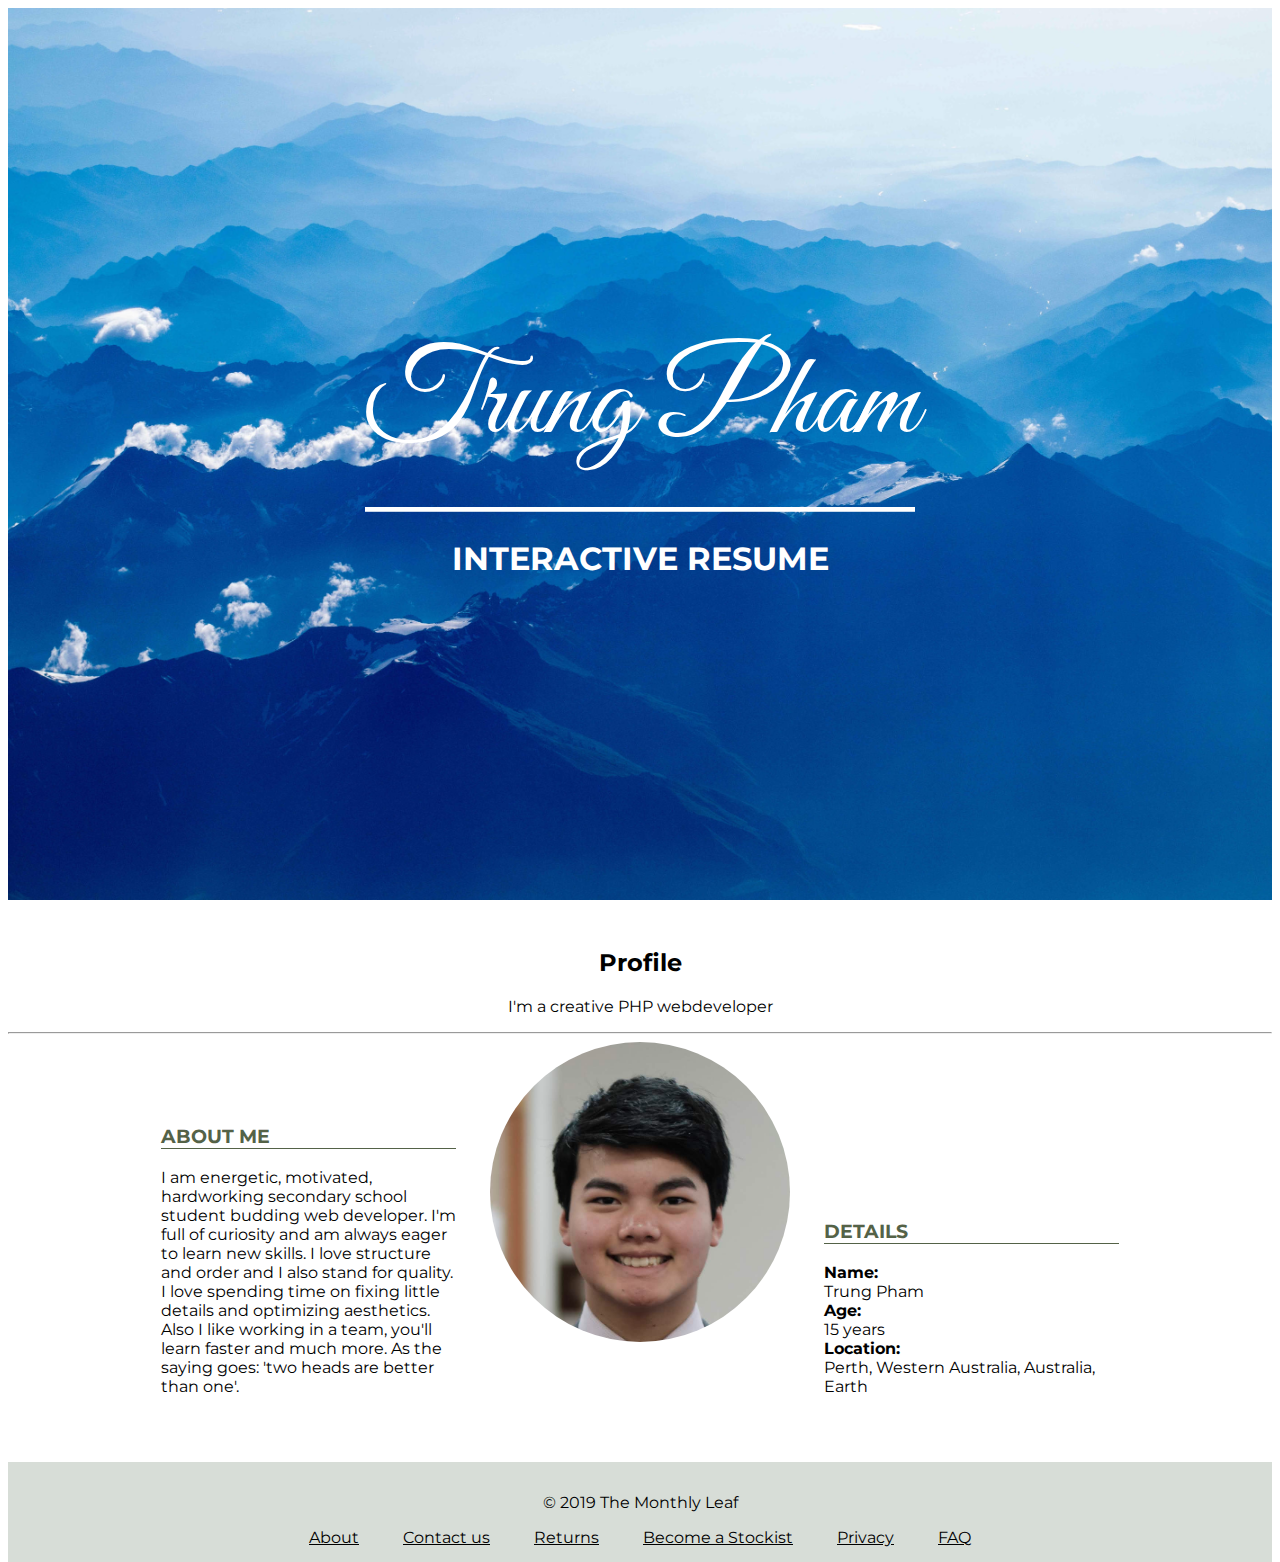
==== index.html @ 60ef0937 "Update index.html" ====
<!DOCTYPE html>

<head>
	<title>Trung Pham</title>
	<link rel="stylesheet" href="https://use.fontawesome.com/releases/v5.6.1/css/all.css">
	<link href="main.css" rel="stylesheet" type="text/css">
	<link href="ani.css" rel="stylesheet" type="text/css">
</head>

<body>
	<section class="header">
		<div class="headertext">
			<h1 class="tracking-in-expand">Trung Pham</h1>
			<div class="line-tracking-in-expand">___________</div>
			<h2 class="scale-up-ver-top">INTERACTIVE RESUME</h2>
		</div>
	</section>
	<div class="main">
		<div class="centring">
			<section>
				<h2>Profile</h2>
				<p class="lead">I'm a creative PHP webdeveloper</p>
				<hr>
			<div class="collection">
				<h3>About me</h3>
				<p>
					I am energetic, motivated, hardworking secondary school student budding web developer. 
					I'm full of curiosity and am always eager to learn new skills. I love structure and order and I also stand for quality. 
					I love spending time on fixing little details and optimizing aesthetics. 
					Also I like working in a team, you'll learn faster and much more. As the saying goes: 'two heads are better than one'.
				</p>
			</div>
			<div class="collection circular--landscape">
				<img src="profilepic2.jpg"/>
			</div>
			<div class="collection">
				<h3>Details</h3>
				<p>
				<strong>Name:</strong><br>
				Trung Pham<br>
				<strong>Age:</strong><br>
				15 years<br>
				<strong>Location:</strong><br>
				Perth, Western Australia, Australia, Earth
				</p>
			</div>
		</section>
	</div>
	</div>
	<footer>
		<p>&copy; 2019 The Monthly Leaf</p> <a href="#">About</a>  <a href="#">Contact us</a>
		<a href="#">Returns</a>
		<a href="#">Become a Stockist</a>
		<a href="#">Privacy</a>
		<a href="#">FAQ</a>
	</footer>
</body>
---- main.css ----
@import url('https://fonts.googleapis.com/css?family=Great+Vibes|Montserrat&display=swap');
  
* {box-sizing: border-box;}

html {
	height: 100%;
	text-align: center;
	font-family: 'Montserrat', sans-serif;
}

.header {
  background-image: url(headerblue2.jpg);
  background-attachment: fixed;
  background-repeat: no-repeat;
  background-size: cover;
  background-position: center 28%;
  color: white;
  text-align: center;
  height: 100vh;
}

.headertext {
	position: absolute;
	top: 50%;
	left: 50%;
	transform: translate(-50%,-50%);
}

h1 {
  font-size: 120px;
	margin: 0;
	line-height: 1.5;
	font-family: 'Great Vibes', cursive;
	font-weight: normal;
}

.minispace {
  font-size:20px;
}

.main {
  padding-top: 20px;
}

.collection {
  width: 295px;
  display: inline-block;
  margin: 0 15px 50px;
  text-align: left;
}

  .collection > h3 {
    color: rgb(84, 98, 71);
    font-family: 'Montserrat', sans-serif;
    text-transform: uppercase;
    margin-top: 0;
    border-bottom: 1px solid rgb(84, 98, 71);
  }

  .collection > img {
    width: 100%;
  }

.collection > a {
  background-color: rgb(84, 98, 71);
  color: white;
  display: block;
  font-weight: bold;
  text-decoration: none;
  text-align: center;
  padding: 10px;
  border-radius: 5px;
}

.centring {
  margin-left: auto;
  margin-right: auto;
  text-align: center;
}

footer {
  background-color: rgb(215, 221, 215);
  text-align: center;
  padding: 15px;
}

footer > a {
  color: black;
  margin: 0px 20px;
}

.circular--landscape {
  display: inline-block;
  position: relative;
  width: 300px;
  height: 300px;
  overflow: hidden;
  border-radius: 50%;
}

.circular--landscape img {
  width: auto;
  height: 400%;
  margin-left: -1267px;
  margin-top: -100px;
}
---- ani.css ----
.tracking-in-expand {
	animation: tracking-in-expand 2s cubic-bezier(0.215, 0.610, 0.355, 1.000) 1s both;
}

@keyframes tracking-in-expand {
  0% {
    letter-spacing: -0.5em;
    opacity: 0;
  }
  40% {
    opacity: 0.6;
  }
  100% {
    opacity: 1;
  }
}

.line-tracking-in-expand {
	animation: tracking-in-expand 1s cubic-bezier(0.215, 0.610, 0.355, 1.000) 2.5s both;
	font-weight: normal;
	font-size: 100px;
	margin-top: -85px;
}

@keyframes line-tracking-in-expand {
  0% {
    letter-spacing: -0.5em;
    opacity: 0;
  }
  40% {
    opacity: 0.6;
  }
  100% {
    opacity: 1;
  }
}

.scale-up-ver-top {
        animation: scale-up-ver-top 0.8s cubic-bezier(0.390, 0.575, 0.565, 1.000) 3.5s both;
	font-size: 2em;
	line-height: 0;
}

@keyframes scale-up-ver-top {
  0% {
            transform: scaleY(0.4);
            transform-origin: 100% 0%;
			opacity: 0;
  }
  100% {
            transform: scaleY(1);
            transform-origin: 100% 0%;
			opacity: 1;
  }
}
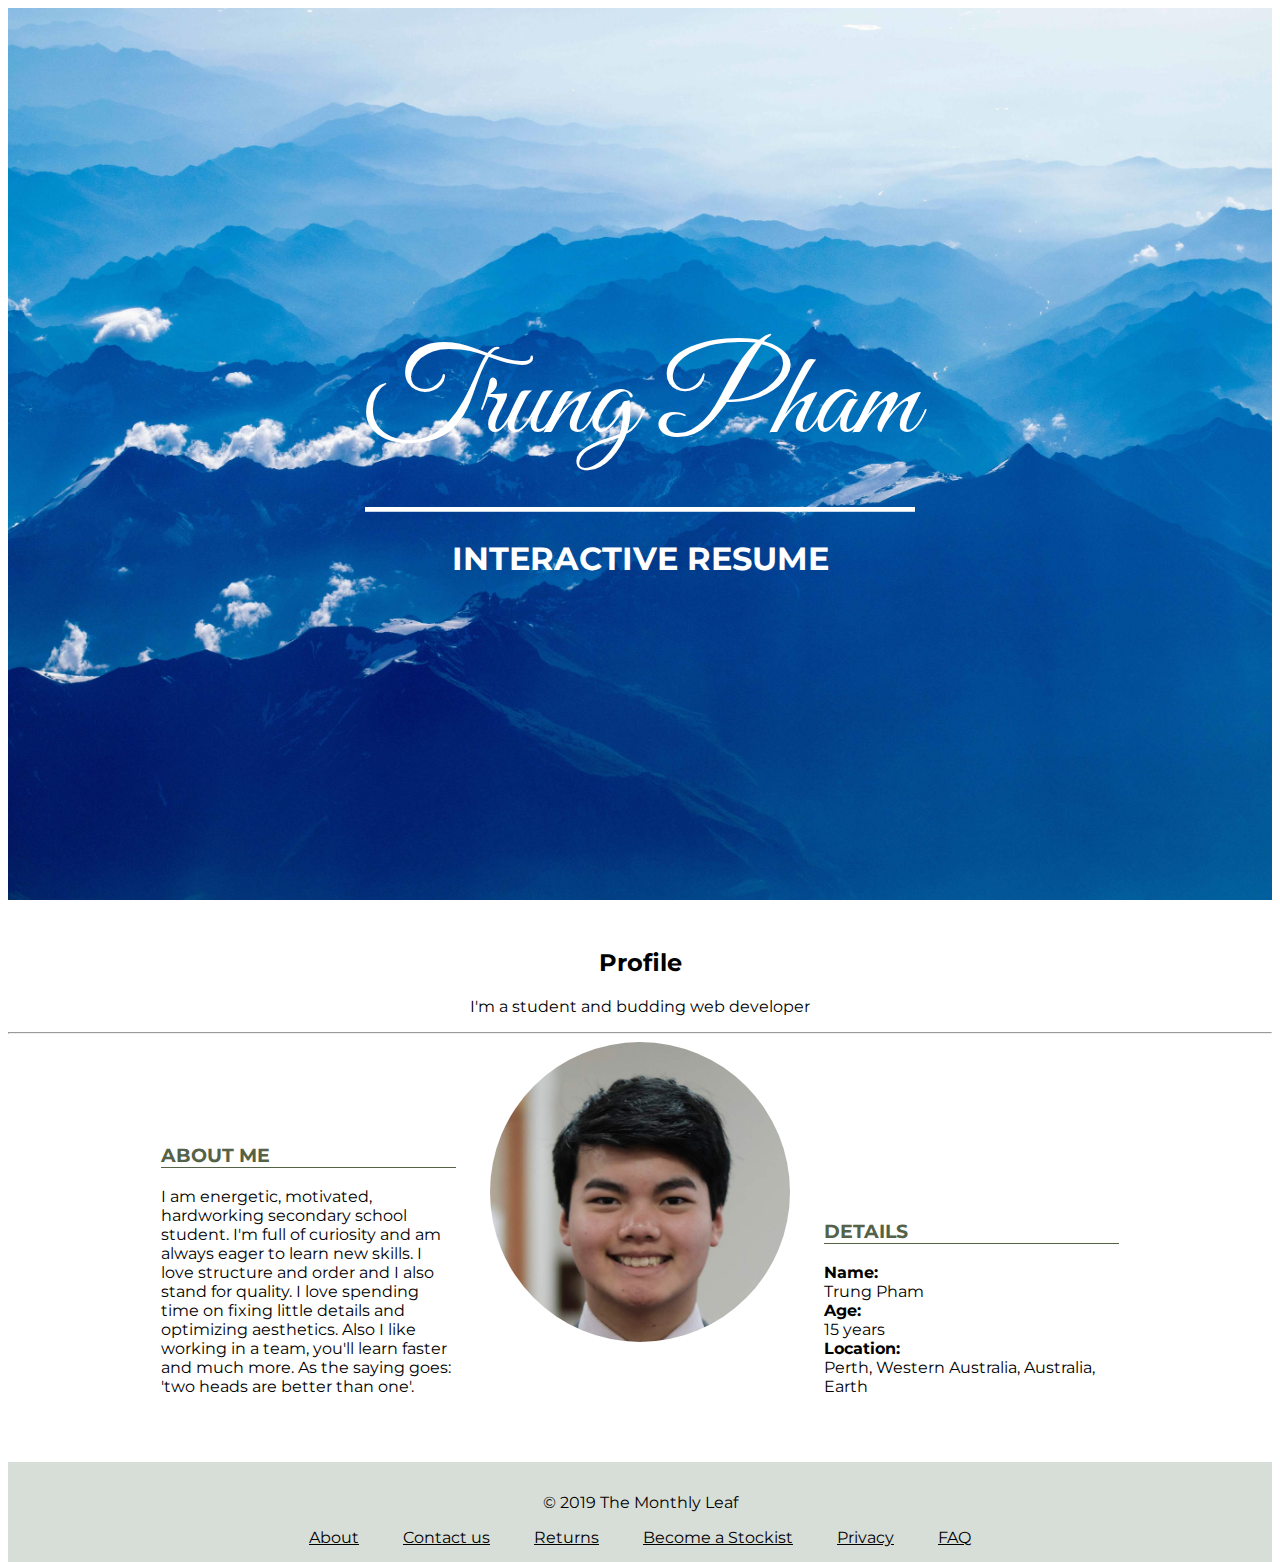
==== commit d67c98e9: "Update index.html" ====
--- a/index.html
+++ b/index.html
@@ -19,12 +19,12 @@
 		<div class="centring">
 			<section>
 				<h2>Profile</h2>
-				<p class="lead">I'm a creative PHP webdeveloper</p>
+				<p class="lead">I'm a student and budding web developer</p>
 				<hr>
 			<div class="collection">
 				<h3>About me</h3>
 				<p>
-					I am energetic, motivated, hardworking secondary school student budding web developer. 
+					I am energetic, motivated, hardworking secondary school student. 
 					I'm full of curiosity and am always eager to learn new skills. I love structure and order and I also stand for quality. 
 					I love spending time on fixing little details and optimizing aesthetics. 
 					Also I like working in a team, you'll learn faster and much more. As the saying goes: 'two heads are better than one'.
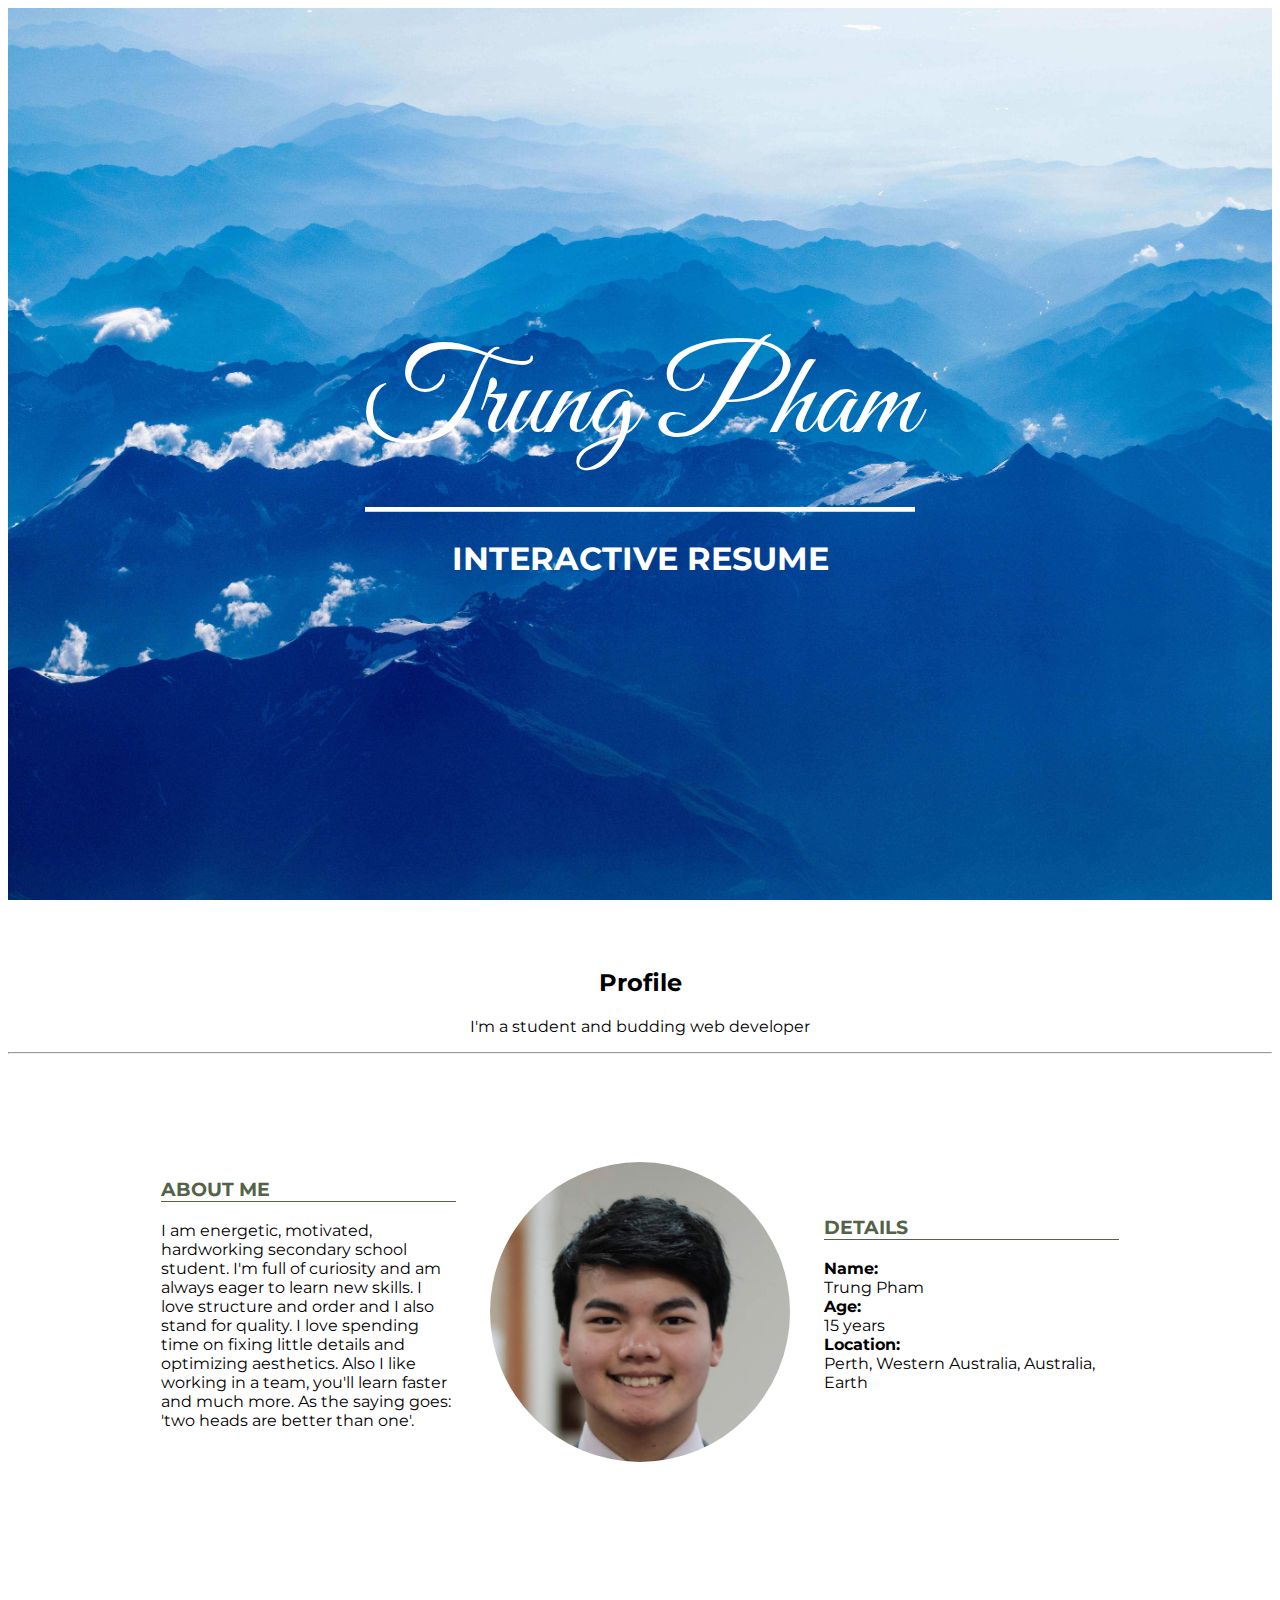
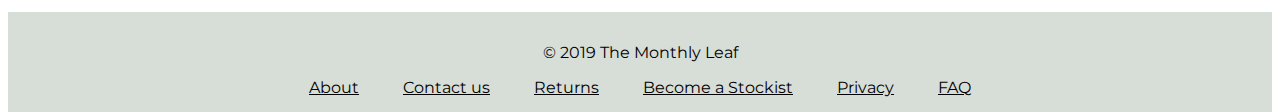
==== commit 2ddf6bf1: "Update index.html" ====
--- a/index.html
+++ b/index.html
@@ -18,10 +18,12 @@
 	<div class="main">
 		<div class="centring">
 			<section>
+				<div class="main">
 				<h2>Profile</h2>
 				<p class="lead">I'm a student and budding web developer</p>
 				<hr>
-			<div class="collection">
+			<div class="pad100">		
+			<div class=" recenter collection">
 				<h3>About me</h3>
 				<p>
 					I am energetic, motivated, hardworking secondary school student. 
@@ -30,10 +32,10 @@
 					Also I like working in a team, you'll learn faster and much more. As the saying goes: 'two heads are better than one'.
 				</p>
 			</div>
-			<div class="collection circular--landscape">
+			<div class="recenter collection circular--landscape">
 				<img src="profilepic2.jpg"/>
 			</div>
-			<div class="collection">
+			<div class="recenter collection">
 				<h3>Details</h3>
 				<p>
 				<strong>Name:</strong><br>
@@ -44,6 +46,7 @@
 				Perth, Western Australia, Australia, Earth
 				</p>
 			</div>
+			</div>	
 		</section>
 	</div>
 	</div>
--- a/main.css
+++ b/main.css
@@ -9,7 +9,7 @@
 }
 
 .header {
-  background-image: url(headerblue2.jpg);
+  background-image: url(headerblue3.jpg);
   background-attachment: fixed;
   background-repeat: no-repeat;
   background-size: cover;
@@ -104,3 +104,16 @@
   margin-left: -1267px;
   margin-top: -100px;
 }
+
+
+.recenter {
+	vertical-align: middle;
+}
+
+.pad100 {
+	padding: 100px;
+}
+
+.minispace {
+  font-size:20px;
+}
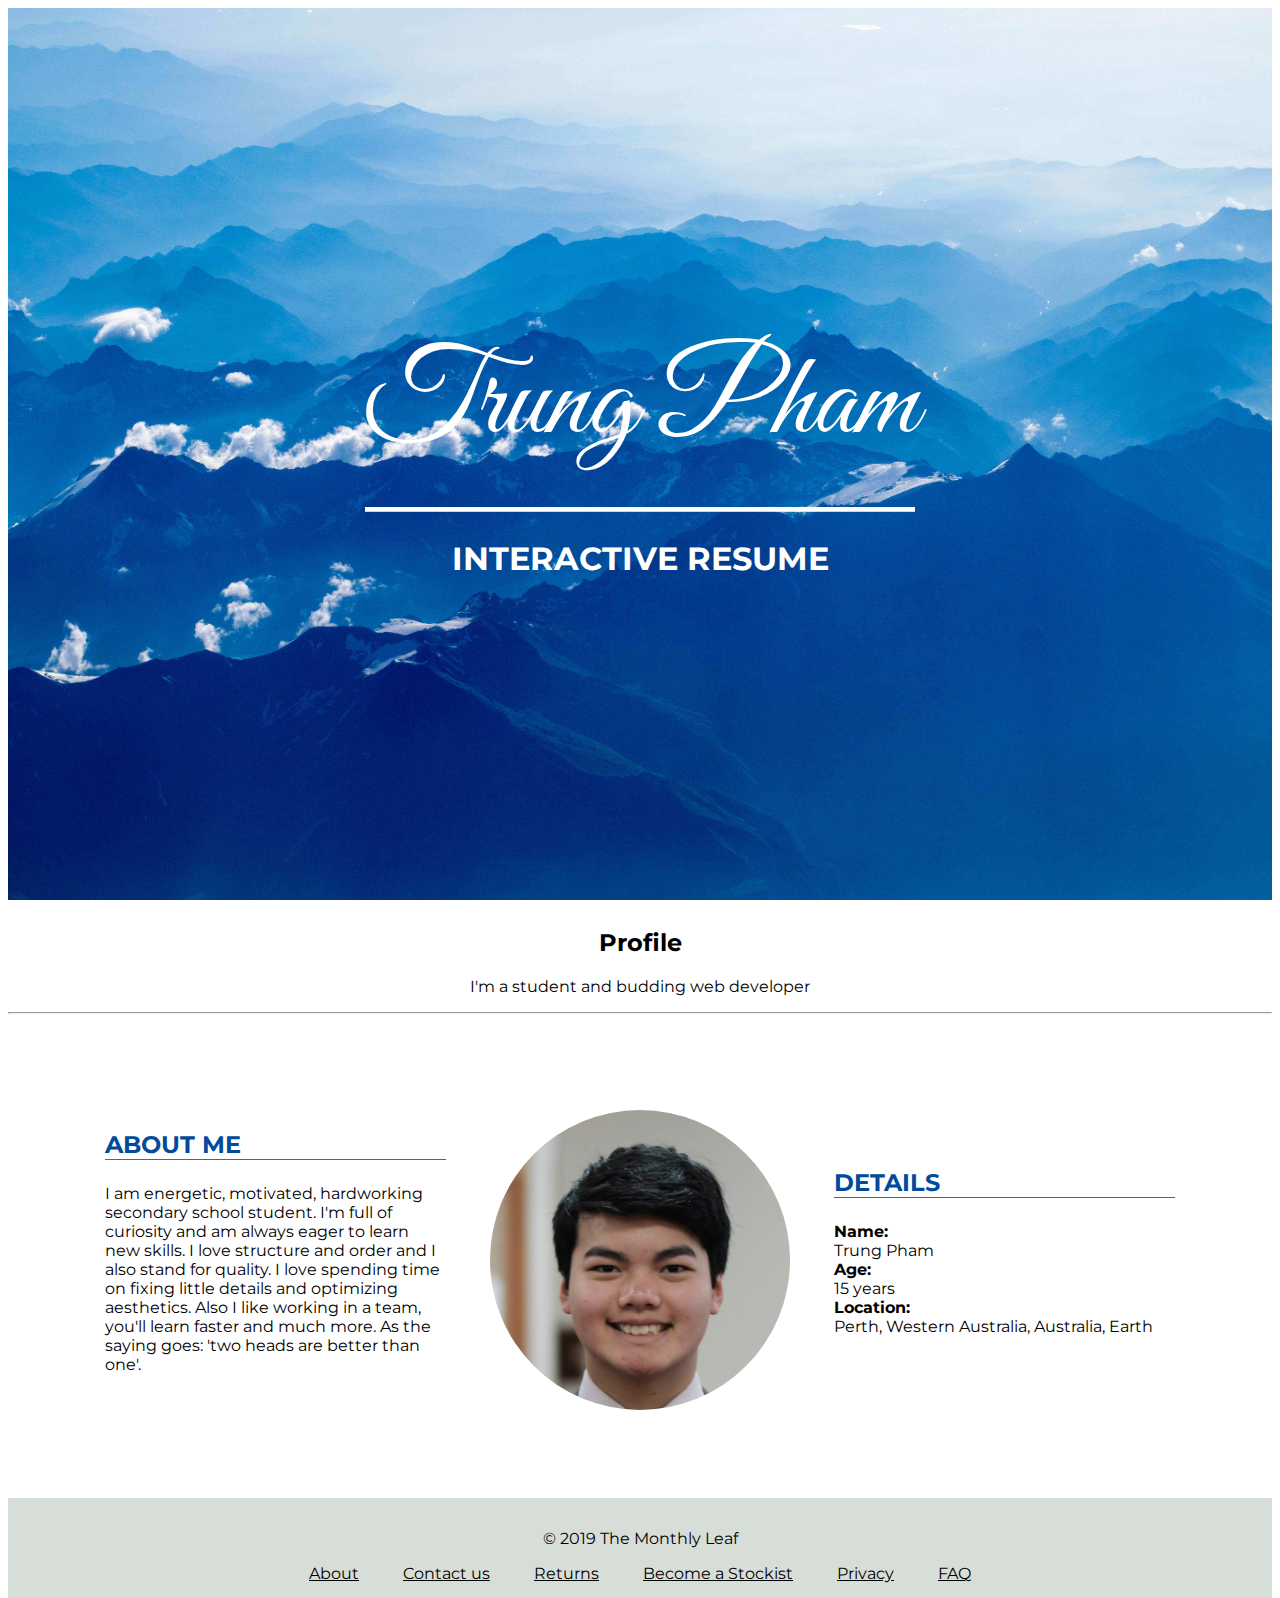
==== commit 4555da19: "Update index.html" ====
--- a/index.html
+++ b/index.html
@@ -15,10 +15,7 @@
 			<h2 class="scale-up-ver-top">INTERACTIVE RESUME</h2>
 		</div>
 	</section>
-	<div class="main">
-		<div class="centring">
 			<section>
-				<div class="main">
 				<h2>Profile</h2>
 				<p class="lead">I'm a student and budding web developer</p>
 				<hr>
@@ -46,10 +43,7 @@
 				Perth, Western Australia, Australia, Earth
 				</p>
 			</div>
-			</div>	
 		</section>
-	</div>
-	</div>
 	<footer>
 		<p>&copy; 2019 The Monthly Leaf</p> <a href="#">About</a>  <a href="#">Contact us</a>
 		<a href="#">Returns</a>
--- a/main.css
+++ b/main.css
@@ -27,15 +27,11 @@
 }
 
 h1 {
-  font-size: 120px;
+  font-size: 750%;
 	margin: 0;
 	line-height: 1.5;
 	font-family: 'Great Vibes', cursive;
 	font-weight: normal;
-}
-
-.minispace {
-  font-size:20px;
 }
 
 .main {
@@ -43,34 +39,24 @@
 }
 
 .collection {
-  width: 295px;
+  width: 27%;
   display: inline-block;
-  margin: 0 15px 50px;
+  margin: 25px 20px;
   text-align: left;
 }
 
   .collection > h3 {
-    color: rgb(84, 98, 71);
+    color: rgb(0, 75, 155);
+    font-size: x-large;
     font-family: 'Montserrat', sans-serif;
     text-transform: uppercase;
     margin-top: 0;
-    border-bottom: 1px solid rgb(84, 98, 71);
+    border-bottom: 1px solid rgb(48, 109, 174);
   }
 
   .collection > img {
     width: 100%;
   }
-
-.collection > a {
-  background-color: rgb(84, 98, 71);
-  color: white;
-  display: block;
-  font-weight: bold;
-  text-decoration: none;
-  text-align: center;
-  padding: 10px;
-  border-radius: 5px;
-}
 
 .centring {
   margin-left: auto;
@@ -111,7 +97,7 @@
 }
 
 .pad100 {
-	padding: 100px;
+	padding: 5% 0;
 }
 
 .minispace {
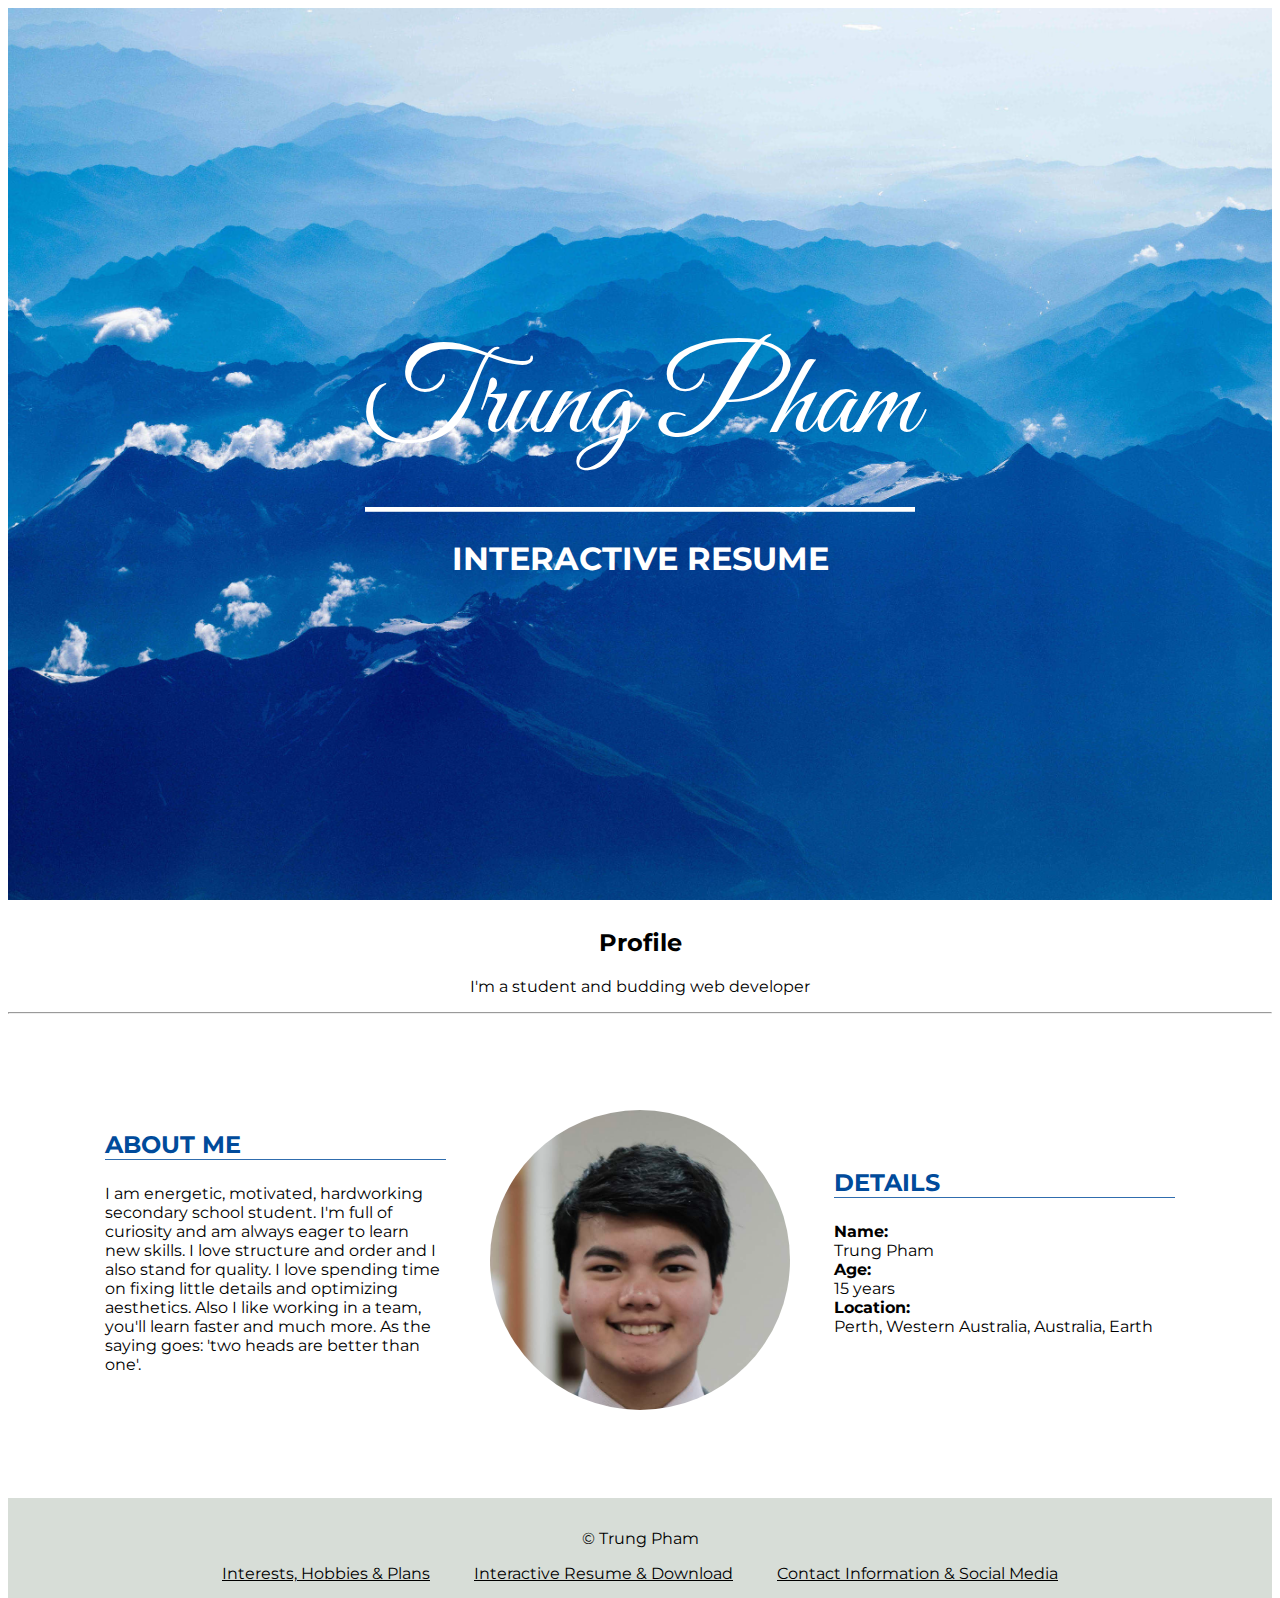
==== commit 34193c0b: "Update index.html" ====
--- a/index.html
+++ b/index.html
@@ -45,10 +45,9 @@
 			</div>
 		</section>
 	<footer>
-		<p>&copy; 2019 The Monthly Leaf</p> <a href="#">About</a>  <a href="#">Contact us</a>
-		<a href="#">Returns</a>
-		<a href="#">Become a Stockist</a>
-		<a href="#">Privacy</a>
-		<a href="#">FAQ</a>
+		<p>&copy; Trung Pham</p> 
+		<a href="#">Interests, Hobbies & Plans</a>
+		<a href="#">Interactive Resume & Download</a>  
+		<a href="#">Contact Information & Social Media</a>
 	</footer>
 </body>
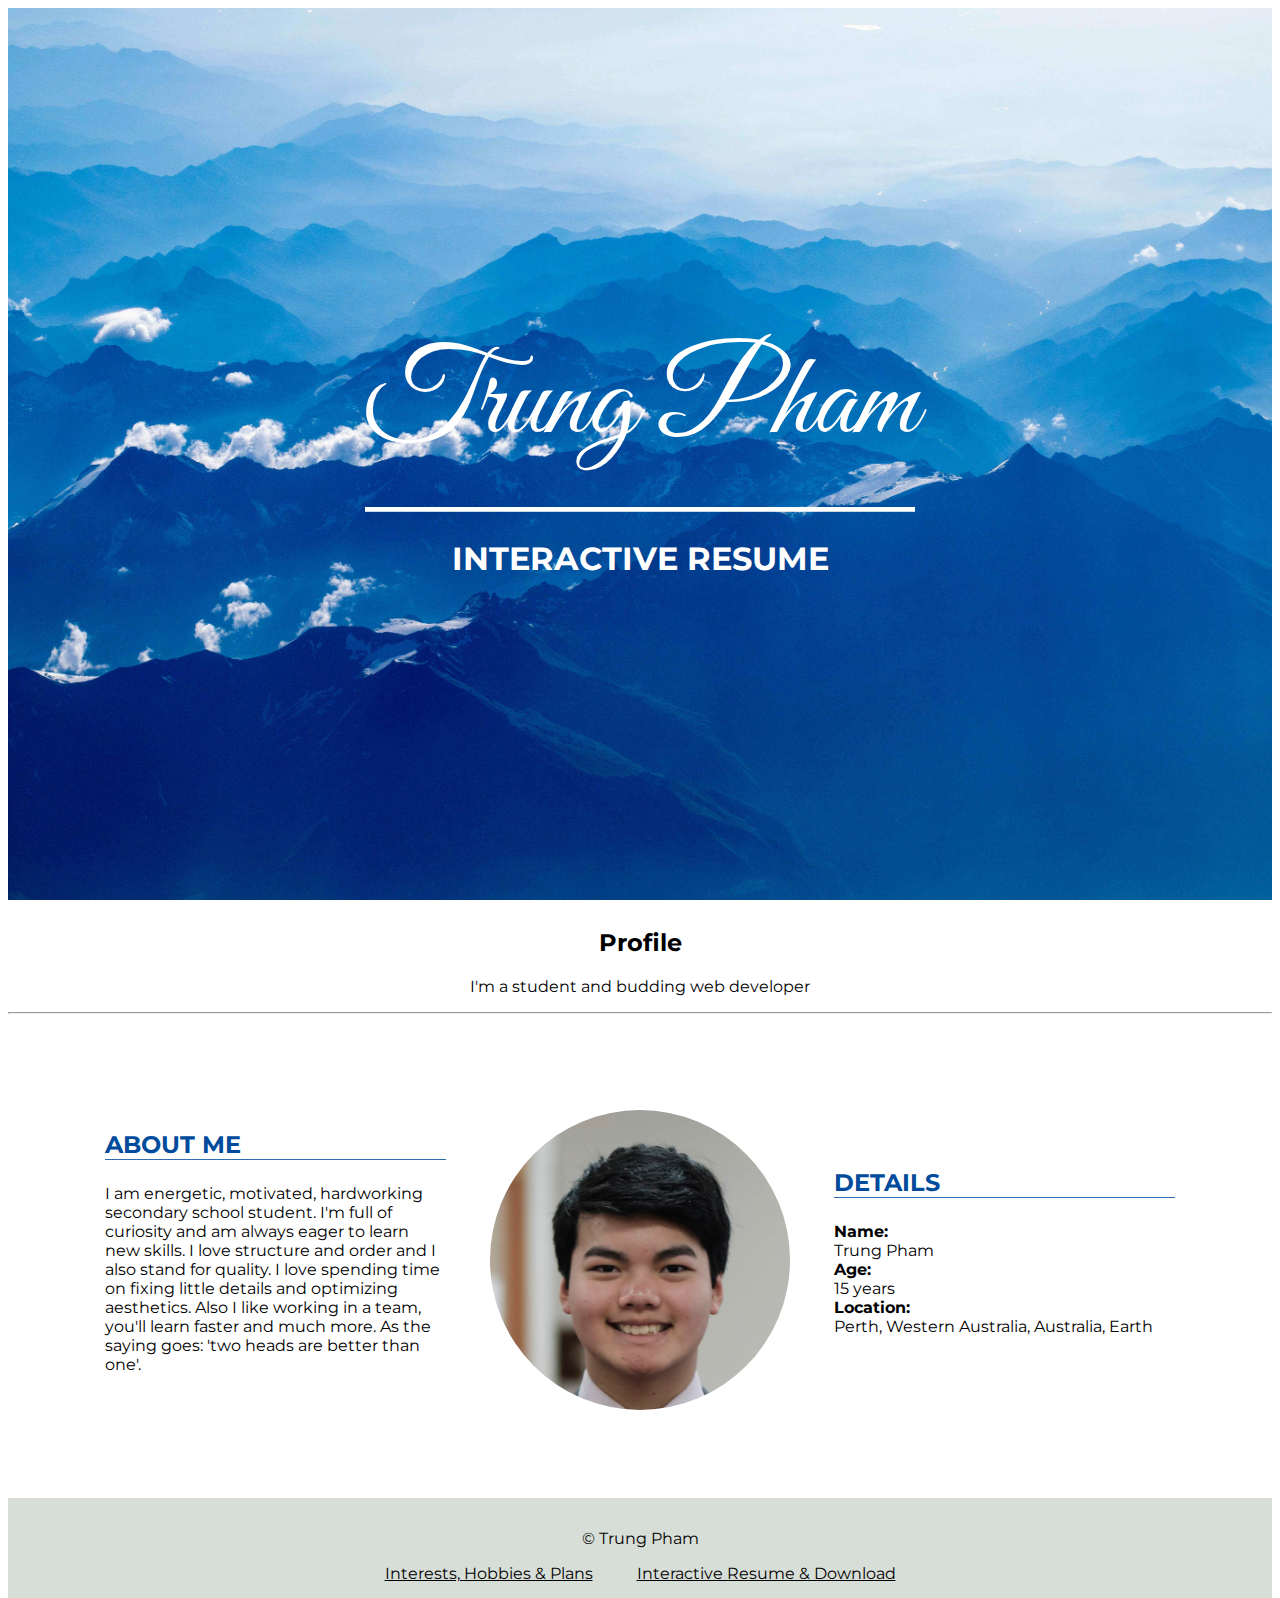
==== commit 5bc0caeb: "Update index.html" ====
--- a/index.html
+++ b/index.html
@@ -47,7 +47,6 @@
 	<footer>
 		<p>&copy; Trung Pham</p> 
 		<a href="#">Interests, Hobbies & Plans</a>
-		<a href="#">Interactive Resume & Download</a>  
-		<a href="#">Contact Information & Social Media</a>
+		<a href="https://lucisveritas.github.io/resume/">Interactive Resume & Download</a>  
 	</footer>
 </body>
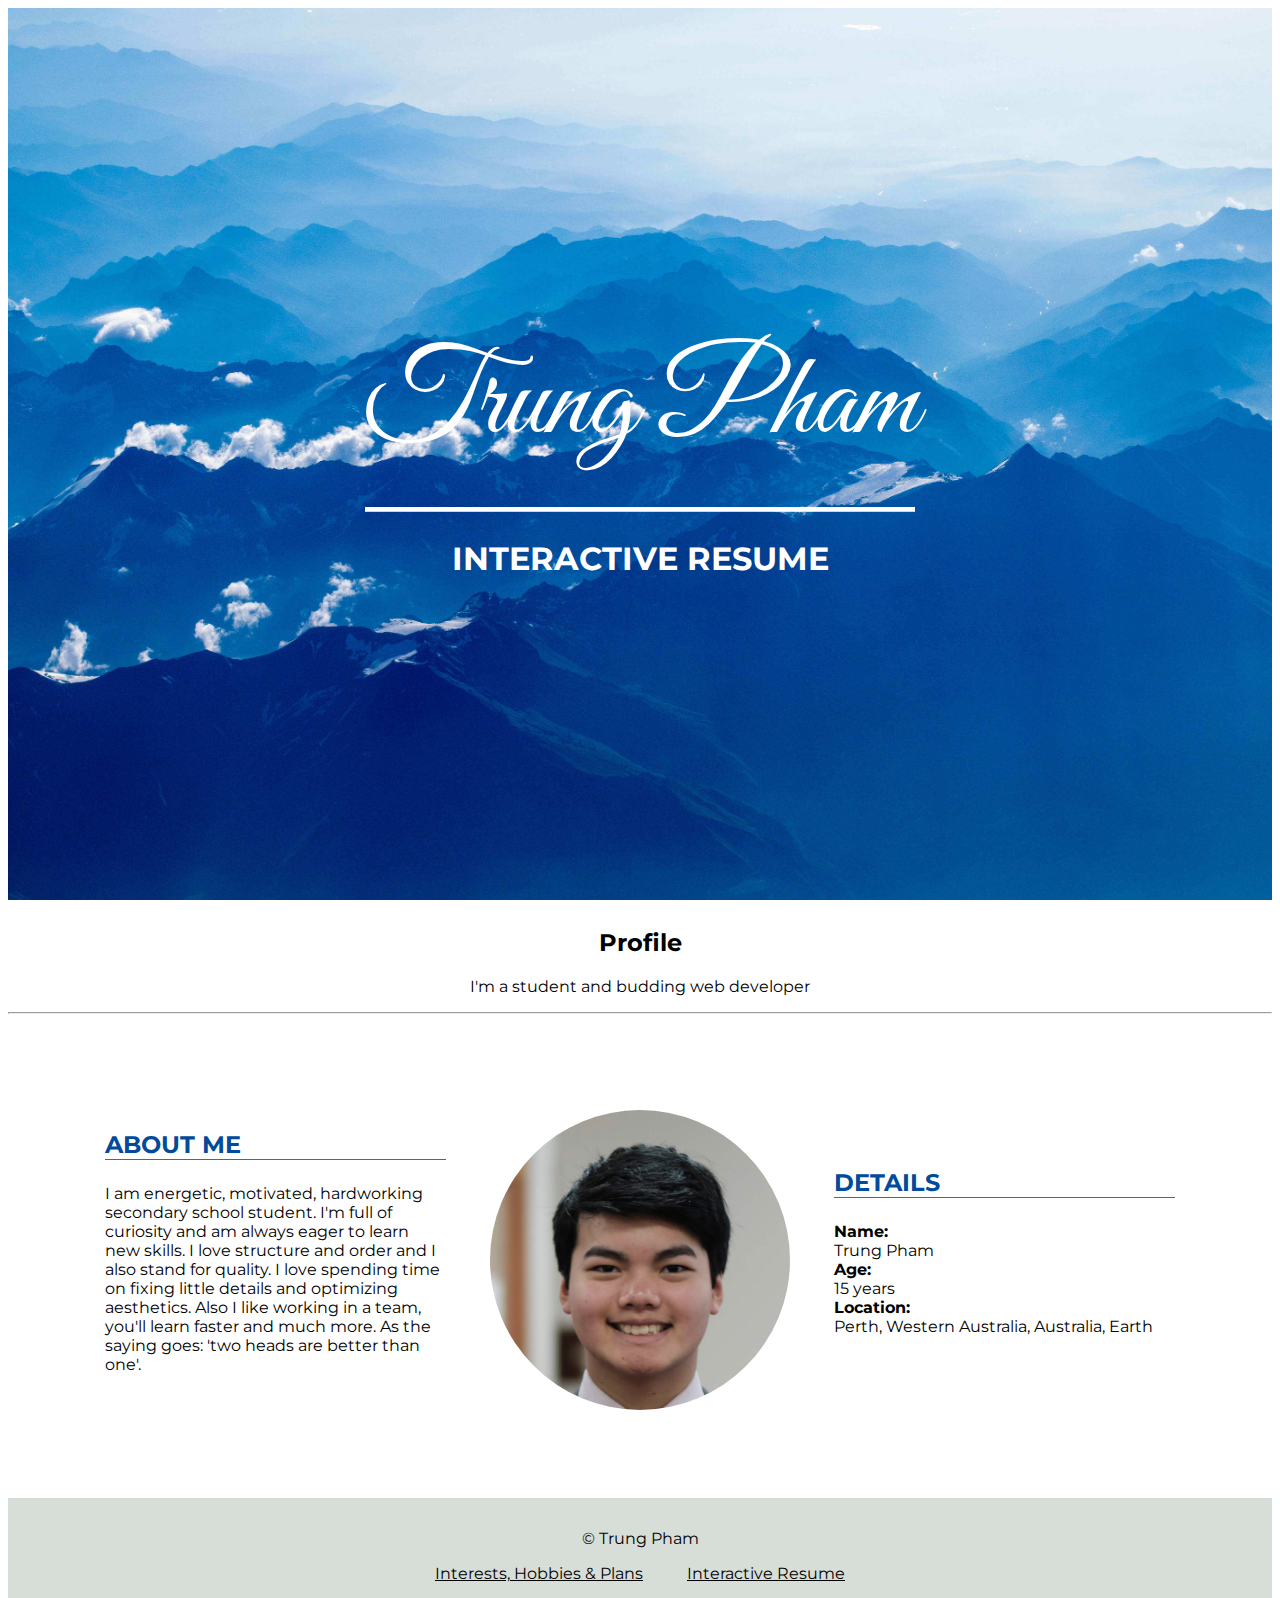
==== commit 73abc5e1: "Update index.html" ====
--- a/index.html
+++ b/index.html
@@ -47,6 +47,6 @@
 	<footer>
 		<p>&copy; Trung Pham</p> 
 		<a href="#">Interests, Hobbies & Plans</a>
-		<a href="https://lucisveritas.github.io/resume/">Interactive Resume & Download</a>  
+		<a href="https://lucisveritas.github.io/resume/">Interactive Resume</a>  
 	</footer>
 </body>
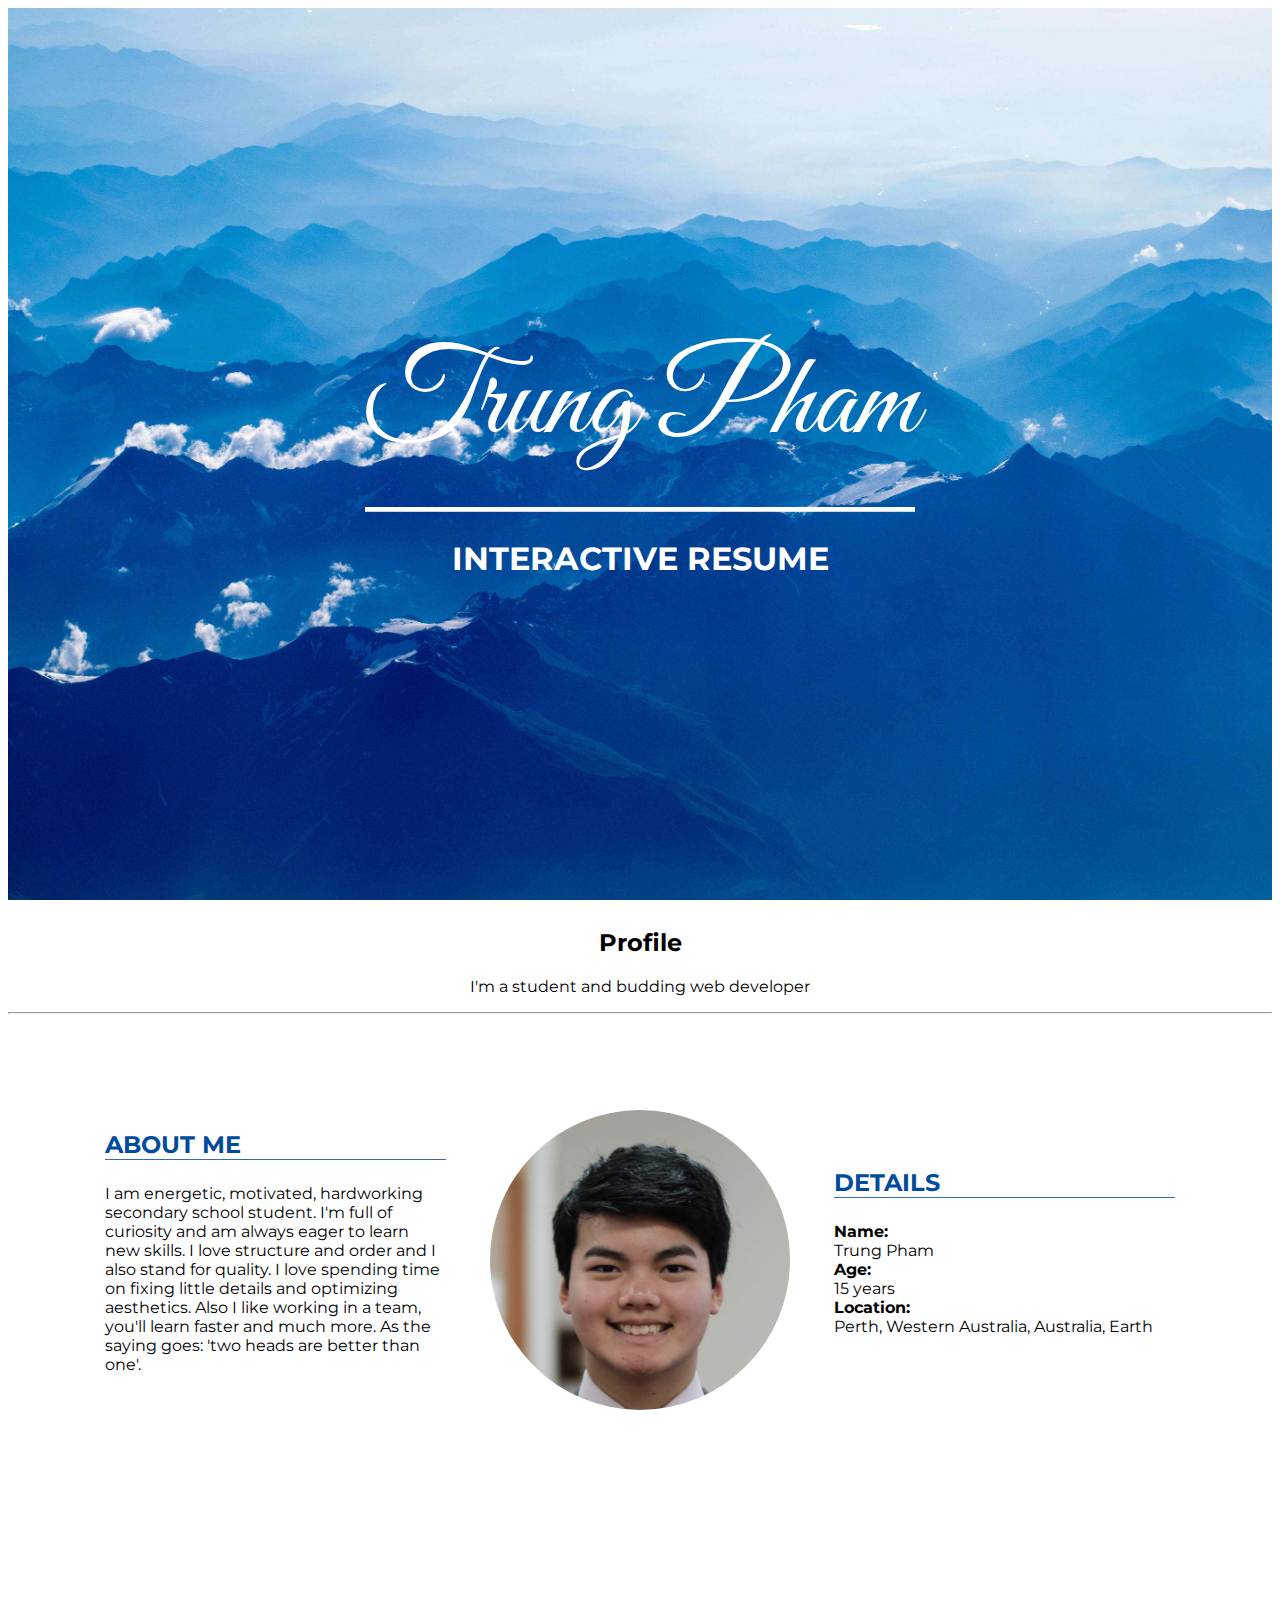
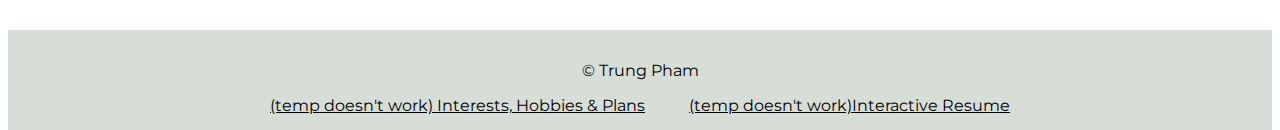
==== commit 9876b397: "Update index.html" ====
--- a/index.html
+++ b/index.html
@@ -44,9 +44,12 @@
 				</p>
 			</div>
 		</section>
+		<section>
+			<iframe src="https://onedrive.live.com/embed?cid=D233D1DDB8699F88&resid=D233D1DDB8699F88%2117157&authkey=AGDSNmq1IV4vKnc" width="165" height="128" frameborder="0" scrolling="no"></iframe>
+		</section>
 	<footer>
 		<p>&copy; Trung Pham</p> 
-		<a href="#">Interests, Hobbies & Plans</a>
-		<a href="https://lucisveritas.github.io/resume/">Interactive Resume</a>  
+		<a href="#">(temp doesn't work) Interests, Hobbies & Plans</a>
+		<a href="https://lucisveritas.github.io/resume/"> (temp doesn't work)Interactive Resume</a>  
 	</footer>
 </body>
